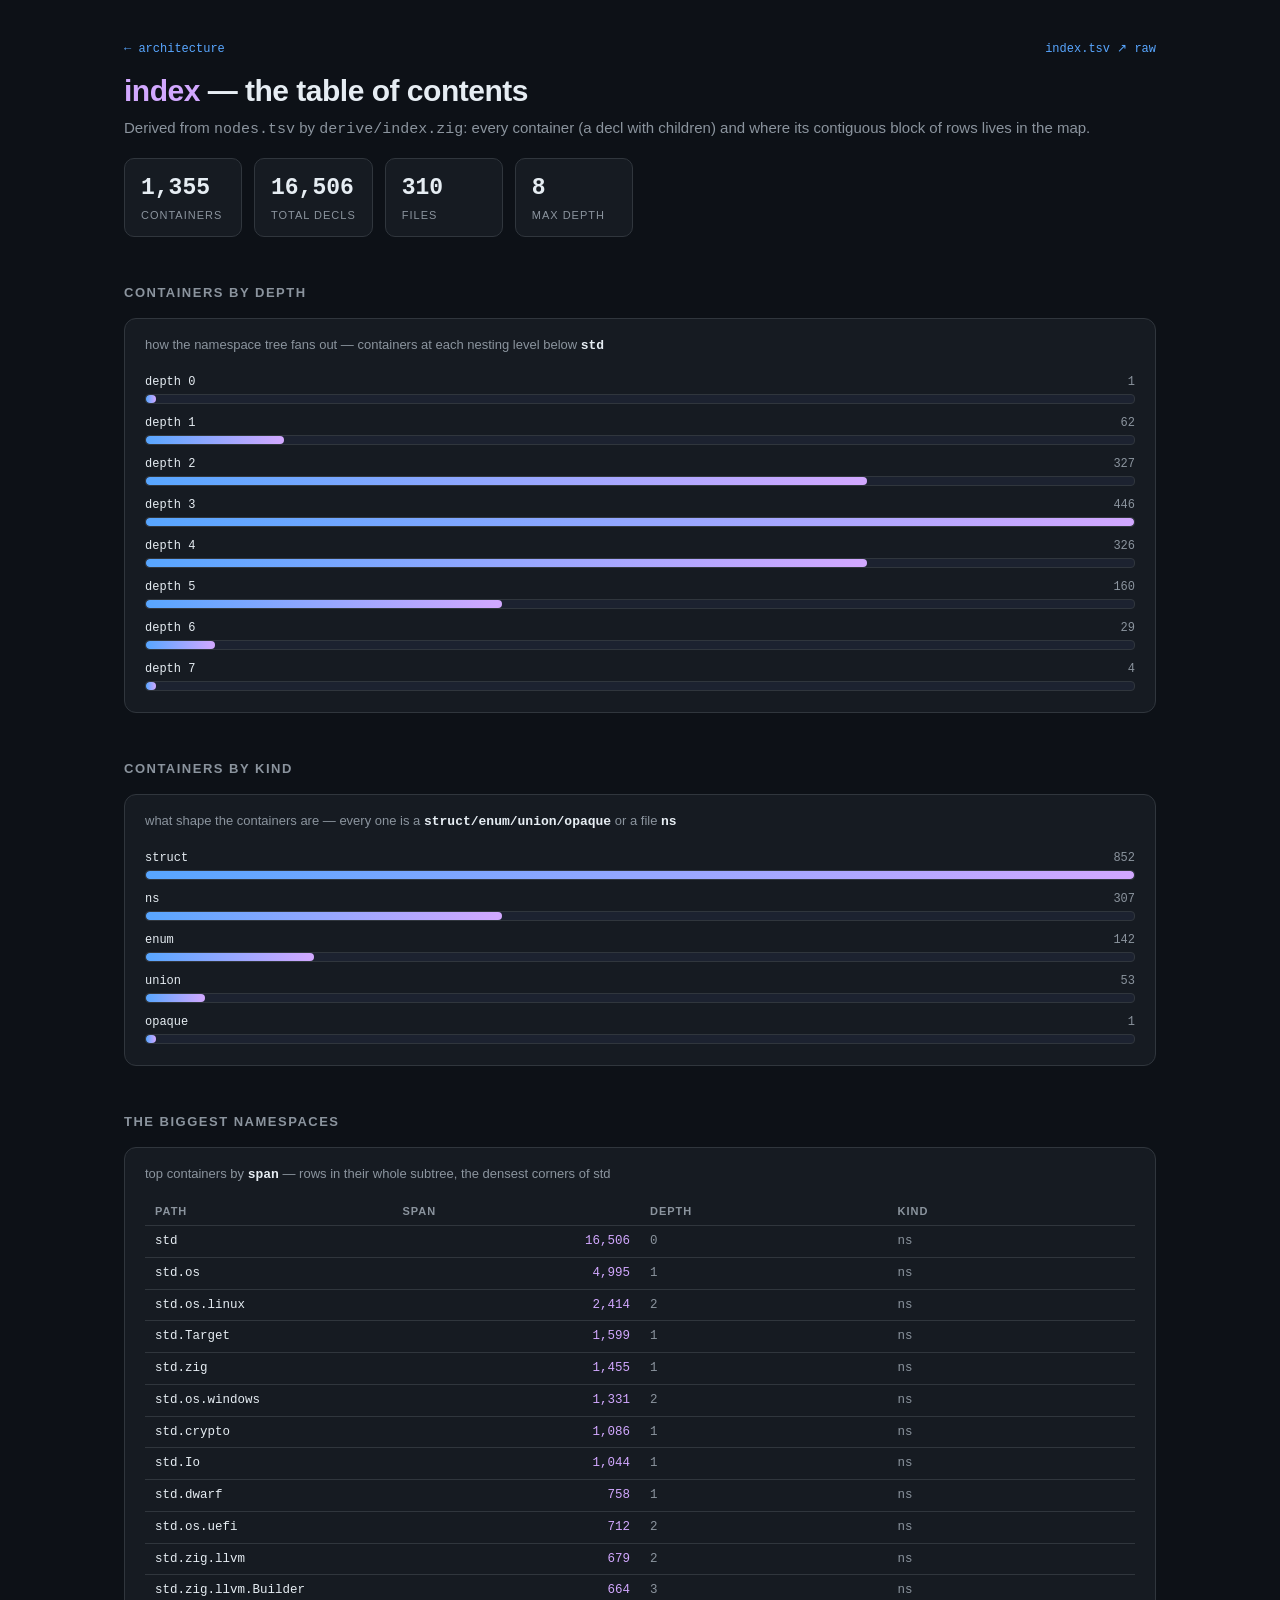
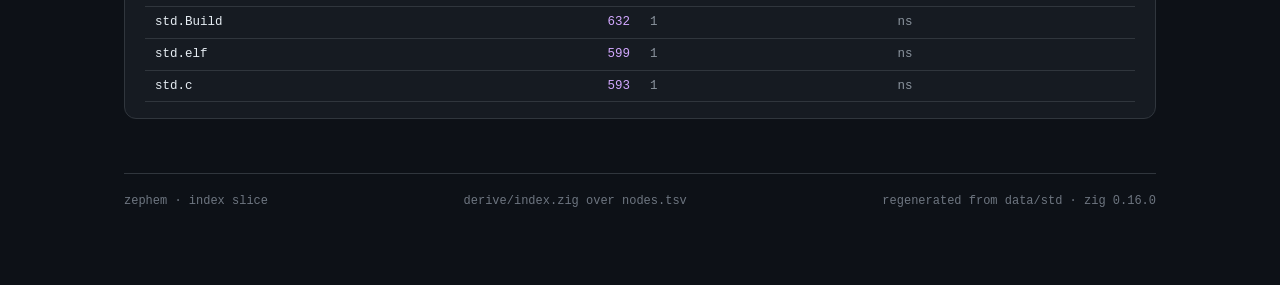
==== docs/views/index.html @ c55cbda4 "docs: generated per-slice viewer with data-driven findings Turn the single architecture page into a " ====
<!doctype html>
<html lang="en">
<head>
<meta charset="utf-8">
<meta name="viewport" content="width=device-width, initial-scale=1">
<title>zephem — index slice</title>
<!-- GENERATED FILE — do not hand-edit. Regenerate: nu scripts/build_arch.nu
     Structure here, styling in docs/style.css; every number injected from data/std. -->
<link rel="stylesheet" href="../style.css">
</head>
<body>
<div class="wrap">

  <div class="nav"><a href="../architecture.html">← architecture</a>
    <span class="raw"><a href="../../data/std/index.tsv">index.tsv ↗ raw</a></span></div>

  <h1><span class="z">index</span> — the table of contents</h1>
  <p class="sub">Derived from <code>nodes.tsv</code> by <code>derive/index.zig</code>: every container
    (a decl with children) and where its contiguous block of rows lives in the map.</p>

  <div class="statrow">
    <div class="statbox"><div class="sv">1,355</div><div class="sl">containers</div></div>
    <div class="statbox"><div class="sv">16,506</div><div class="sl">total decls</div></div>
    <div class="statbox"><div class="sv">310</div><div class="sl">files</div></div>
    <div class="statbox"><div class="sv">8</div><div class="sl">max depth</div></div>
  </div>

  <h2>Containers by depth</h2>
  <div class="panelcard">
    <p class="ph">how the namespace tree fans out — containers at each nesting level below <b>std</b></p>
    <div class="lbar "><div class="lt"><span class="lk">depth 0</span><span class="lv">1</span></div><div class="ltrack"><span class="lfill" style="width:1%"></span></div></div>
    <div class="lbar "><div class="lt"><span class="lk">depth 1</span><span class="lv">62</span></div><div class="ltrack"><span class="lfill" style="width:14%"></span></div></div>
    <div class="lbar "><div class="lt"><span class="lk">depth 2</span><span class="lv">327</span></div><div class="ltrack"><span class="lfill" style="width:73%"></span></div></div>
    <div class="lbar "><div class="lt"><span class="lk">depth 3</span><span class="lv">446</span></div><div class="ltrack"><span class="lfill" style="width:100%"></span></div></div>
    <div class="lbar "><div class="lt"><span class="lk">depth 4</span><span class="lv">326</span></div><div class="ltrack"><span class="lfill" style="width:73%"></span></div></div>
    <div class="lbar "><div class="lt"><span class="lk">depth 5</span><span class="lv">160</span></div><div class="ltrack"><span class="lfill" style="width:36%"></span></div></div>
    <div class="lbar "><div class="lt"><span class="lk">depth 6</span><span class="lv">29</span></div><div class="ltrack"><span class="lfill" style="width:7%"></span></div></div>
    <div class="lbar "><div class="lt"><span class="lk">depth 7</span><span class="lv">4</span></div><div class="ltrack"><span class="lfill" style="width:1%"></span></div></div>
  </div>

  <h2>Containers by kind</h2>
  <div class="panelcard">
    <p class="ph">what shape the containers are — every one is a <b>struct/enum/union/opaque</b> or a file <b>ns</b></p>
    <div class="lbar "><div class="lt"><span class="lk">struct</span><span class="lv">852</span></div><div class="ltrack"><span class="lfill" style="width:100%"></span></div></div>
    <div class="lbar "><div class="lt"><span class="lk">ns</span><span class="lv">307</span></div><div class="ltrack"><span class="lfill" style="width:36%"></span></div></div>
    <div class="lbar "><div class="lt"><span class="lk">enum</span><span class="lv">142</span></div><div class="ltrack"><span class="lfill" style="width:17%"></span></div></div>
    <div class="lbar "><div class="lt"><span class="lk">union</span><span class="lv">53</span></div><div class="ltrack"><span class="lfill" style="width:6%"></span></div></div>
    <div class="lbar "><div class="lt"><span class="lk">opaque</span><span class="lv">1</span></div><div class="ltrack"><span class="lfill" style="width:1%"></span></div></div>
  </div>

  <h2>The biggest namespaces</h2>
  <div class="panelcard">
    <p class="ph">top containers by <b>span</b> — rows in their whole subtree, the densest corners of std</p>
    <table class="ftab">
      <thead><tr><th>path</th><th>span</th><th>depth</th><th>kind</th></tr></thead>
      <tbody>
      <tr><td class="mono">std</td><td class="num">16,506</td><td class="dim">0</td><td class="dim">ns</td></tr>
      <tr><td class="mono">std.os</td><td class="num">4,995</td><td class="dim">1</td><td class="dim">ns</td></tr>
      <tr><td class="mono">std.os.linux</td><td class="num">2,414</td><td class="dim">2</td><td class="dim">ns</td></tr>
      <tr><td class="mono">std.Target</td><td class="num">1,599</td><td class="dim">1</td><td class="dim">ns</td></tr>
      <tr><td class="mono">std.zig</td><td class="num">1,455</td><td class="dim">1</td><td class="dim">ns</td></tr>
      <tr><td class="mono">std.os.windows</td><td class="num">1,331</td><td class="dim">2</td><td class="dim">ns</td></tr>
      <tr><td class="mono">std.crypto</td><td class="num">1,086</td><td class="dim">1</td><td class="dim">ns</td></tr>
      <tr><td class="mono">std.Io</td><td class="num">1,044</td><td class="dim">1</td><td class="dim">ns</td></tr>
      <tr><td class="mono">std.dwarf</td><td class="num">758</td><td class="dim">1</td><td class="dim">ns</td></tr>
      <tr><td class="mono">std.os.uefi</td><td class="num">712</td><td class="dim">2</td><td class="dim">ns</td></tr>
      <tr><td class="mono">std.zig.llvm</td><td class="num">679</td><td class="dim">2</td><td class="dim">ns</td></tr>
      <tr><td class="mono">std.zig.llvm.Builder</td><td class="num">664</td><td class="dim">3</td><td class="dim">ns</td></tr>
      <tr><td class="mono">std.Build</td><td class="num">632</td><td class="dim">1</td><td class="dim">ns</td></tr>
      <tr><td class="mono">std.elf</td><td class="num">599</td><td class="dim">1</td><td class="dim">ns</td></tr>
      <tr><td class="mono">std.c</td><td class="num">593</td><td class="dim">1</td><td class="dim">ns</td></tr>
      </tbody>
    </table>
  </div>

  <footer>
    <span>zephem · index slice</span>
    <span>derive/index.zig over nodes.tsv</span>
    <span>regenerated from data/std · zig 0.16.0</span>
  </footer>

</div>
</body>
</html>
---- docs/style.css ----
/* zephem docs — shared stylesheet for the generated viewer + per-slice pages.
   Hand-authored structure (like the *.tmpl.html files); the DATA is injected by build_arch.nu. */
:root{
  --bg:#0d1117; --panel:#161b22; --panel2:#1c2230; --ink:#e6edf3; --muted:#8b949e;
  --line:#30363d; --accent:#d2a8ff;
  --parse:#3fb950; --parse-bg:#0f2417; --parse-dim:#1a3a26;
  --reflect:#e3a008; --reflect-bg:#241a07; --reflect-dim:#3a2c10;
  --derive:#58a6ff; --derive-bg:#0d1f33; --derive-dim:#15324f;
  --source-bg:#1b2029; --product:#f778ba; --product-bg:#2a1320;
  --mono:"SF Mono",ui-monospace,"JetBrains Mono",Menlo,Consolas,monospace;
  --sans:-apple-system,BlinkMacSystemFont,"Segoe UI",Inter,Roboto,sans-serif;
}
*{box-sizing:border-box}
body{margin:0;background:var(--bg);color:var(--ink);font-family:var(--sans);
     line-height:1.5;-webkit-font-smoothing:antialiased}
.wrap{max-width:1080px;margin:0 auto;padding:40px 24px 80px}
h1{font-size:30px;margin:0 0 4px;letter-spacing:-.5px}
h1 .z{color:var(--accent)}
.sub{color:var(--muted);font-size:15px;margin:0}
.badges{display:flex;gap:8px;flex-wrap:wrap;margin:18px 0 0}
.badge{font-family:var(--mono);font-size:12px;color:var(--muted);
       border:1px solid var(--line);border-radius:20px;padding:4px 11px;background:var(--panel)}
.badge b{color:var(--ink);font-weight:600}
h2{font-size:13px;text-transform:uppercase;letter-spacing:1.5px;color:var(--muted);
   margin:46px 0 16px;font-weight:600}
.lede{color:var(--muted);font-size:15px;max-width:760px;margin:-6px 0 22px}
.lede b{color:var(--ink);font-weight:600}

.arrow{display:flex;justify-content:center;align-items:center;color:var(--muted);
       font-size:20px;height:34px;position:relative}
.arrow span{font-size:11px;font-family:var(--mono);position:absolute;
            background:var(--bg);padding:0 8px;color:var(--muted)}

.source{width:100%;background:var(--source-bg);border:1px solid var(--line);
        border-radius:12px;padding:16px 20px;text-align:center}
.source .t{font-family:var(--mono);font-weight:600;color:var(--ink);letter-spacing:.3px}
.source .d{color:var(--muted);font-size:13px;margin-top:3px}

.engines{display:grid;grid-template-columns:repeat(3,1fr);gap:16px;width:100%}
.engine{border:1px solid var(--line);border-radius:12px;background:var(--panel);
        overflow:hidden;display:flex;flex-direction:column}
.engine .head{padding:14px 16px 12px;border-bottom:1px solid var(--line)}
.engine .num{font-family:var(--mono);font-size:12px;opacity:.8}
.engine .name{font-size:18px;font-weight:700;margin:2px 0 1px;font-family:var(--mono)}
.engine .role{font-size:13px;color:var(--muted)}
.engine .reads{font-size:11px;font-family:var(--mono);margin-top:9px;
               display:inline-block;padding:3px 8px;border-radius:6px}
.engine .body{padding:13px 16px;font-family:var(--mono);font-size:12.5px;flex:1}
.engine .body .f{color:var(--muted);padding:1px 0}
.engine .body .f b{color:var(--ink);font-weight:600}
.engine .body .dir{color:var(--ink);font-weight:600;margin-top:6px}
.engine .body .ln{float:right;opacity:.5}
.engine .out{padding:11px 16px;border-top:1px solid var(--line);background:var(--panel2);
             font-size:12px;color:var(--muted)}
.engine .out b{font-family:var(--mono);color:var(--ink);font-weight:600}

.parse{border-top:3px solid var(--parse)}
.parse .num,.parse .name{color:var(--parse)}
.parse .reads{background:var(--parse-bg);color:var(--parse);border:1px solid var(--parse-dim)}
.reflect{border-top:3px solid var(--reflect)}
.reflect .num,.reflect .name{color:var(--reflect)}
.reflect .reads{background:var(--reflect-bg);color:var(--reflect);border:1px solid var(--reflect-dim)}
.derive{border-top:3px solid var(--derive)}
.derive .num,.derive .name{color:var(--derive)}
.derive .reads{background:var(--derive-bg);color:var(--derive);border:1px solid var(--derive-dim)}

.feed-note{text-align:center;font-size:12px;color:var(--muted);font-family:var(--mono);margin:14px 0 0}
.feed-note b{color:var(--derive)}

.product{width:100%;background:var(--product-bg);border:1px solid var(--line);
         border-top:3px solid var(--product);border-radius:12px;padding:16px 20px}
.product .t{font-family:var(--mono);font-weight:700;color:var(--product);text-align:center}
.product .chips{display:flex;flex-wrap:wrap;gap:8px;justify-content:center;margin-top:12px}
.chip{font-family:var(--mono);font-size:12px;border:1px solid var(--line);border-radius:7px;
      padding:5px 10px;background:var(--panel)}
.chip b{color:var(--ink)} .chip .n{color:var(--muted)}
.chip.spine{border-color:var(--product);color:var(--product)}
.chip.spine b{color:var(--product)}
.product .cap{text-align:center;font-family:var(--mono);font-size:11.5px;color:var(--muted);margin-top:11px}
.product .cap b{color:var(--ink)}
a.chip{text-decoration:none;cursor:pointer;transition:border-color .15s}
a.chip:hover{border-color:var(--accent)}
a.chip:hover b{color:var(--accent)}

.verify{width:100%;border:1px dashed var(--line);border-radius:12px;padding:14px 20px;
        text-align:center;color:var(--muted);font-size:13px}
.verify b{color:var(--ink);font-family:var(--mono)}
.verify .ok{color:var(--parse);font-weight:700}

/* kind distribution + generic horizontal bars */
.kinds{border:1px solid var(--line);border-radius:12px;background:var(--panel);padding:18px 20px}
.kbar{display:flex;align-items:center;gap:12px;font-family:var(--mono);font-size:12.5px;padding:3px 0}
.kname{width:60px;color:var(--ink)}
.ktrack{flex:1;height:13px;background:var(--panel2);border-radius:4px;overflow:hidden;border:1px solid var(--line)}
.kfill{display:block;height:100%;background:linear-gradient(90deg,var(--derive),var(--accent));border-radius:4px}
.kn{width:52px;text-align:right;color:var(--muted)}

table{width:100%;border-collapse:collapse;font-size:13.5px;margin-top:4px}
th,td{text-align:left;padding:10px 12px;border-bottom:1px solid var(--line)}
th{color:var(--muted);font-size:11px;text-transform:uppercase;letter-spacing:1px;font-weight:600}
td .eng{font-family:var(--mono);font-weight:700}
td.p .eng{color:var(--parse)} td.r .eng{color:var(--reflect)} td.d .eng{color:var(--derive)}
.yes{color:var(--parse);font-weight:700} .no{color:#6e7681}
td code{font-family:var(--mono);font-size:12.5px;color:var(--muted)}

.cards2{display:grid;grid-template-columns:1fr 1fr;gap:16px}
.gcard{border:1px solid var(--line);border-radius:12px;background:var(--panel);padding:18px 20px}
.gcard h3{margin:0 0 6px;font-size:16px}
.gcard .q{color:var(--muted);font-size:13px;font-style:italic;margin:0 0 10px}
.gcard p{margin:0;font-size:13.5px;color:var(--muted)}
.gcard code{font-family:var(--mono);color:var(--ink);font-size:12.5px}
.gcard .tick{color:var(--parse)}

.later{display:grid;grid-template-columns:repeat(3,1fr);gap:14px}
.lcard{border:1px solid var(--line);border-left:3px solid var(--reflect);border-radius:10px;
       background:var(--panel);padding:13px 16px}
.lcard .lt{font-family:var(--mono);font-weight:700;color:var(--ink);font-size:13.5px}
.lcard .lwas{font-family:var(--mono);font-size:11px;color:var(--reflect);margin-left:6px}
.lcard p{margin:6px 0 0;font-size:12.5px;color:var(--muted)}

footer{margin-top:54px;padding-top:18px;border-top:1px solid var(--line);
       color:#6e7681;font-size:12px;font-family:var(--mono);display:flex;
       justify-content:space-between;flex-wrap:wrap;gap:8px}

/* ── hub → slice navigation cards ── */
.slices{display:grid;grid-template-columns:repeat(3,1fr);gap:16px}
a.slice{display:block;border:1px solid var(--line);border-radius:12px;background:var(--panel);
        padding:16px 18px;text-decoration:none;border-top:3px solid var(--derive);transition:border-color .15s}
a.slice:hover{border-color:var(--accent)}
a.slice .st{font-family:var(--mono);font-weight:700;color:var(--derive);font-size:15px}
a.slice .sn{font-family:var(--mono);font-size:21px;color:var(--ink);margin:7px 0 2px}
a.slice .sd{font-size:12.5px;color:var(--muted)}

/* ── per-slice pages ── */
.nav{font-family:var(--mono);font-size:12px;color:var(--muted);margin-bottom:10px}
.nav a{color:var(--derive);text-decoration:none}
.nav a:hover{text-decoration:underline}
.nav .raw{float:right}
.statrow{display:flex;gap:12px;flex-wrap:wrap;margin:16px 0 6px}
.statbox{border:1px solid var(--line);border-radius:10px;background:var(--panel);padding:12px 16px;min-width:118px}
.statbox .sv{font-size:23px;font-family:var(--mono);font-weight:700;color:var(--ink)}
.statbox .sl{font-size:11px;color:var(--muted);text-transform:uppercase;letter-spacing:1px;margin-top:2px}
.statbox.ro{border-top:3px solid var(--reflect)} .statbox.ro .sv{color:var(--reflect)}
.statbox.both{border-top:3px solid var(--parse)} .statbox.both .sv{color:var(--parse)}
.statbox.run{border-top:3px solid var(--derive)} .statbox.run .sv{color:var(--derive)}

.panelcard{border:1px solid var(--line);border-radius:12px;background:var(--panel);padding:16px 20px;margin-bottom:16px}
.panelcard .ph{font-size:13px;color:var(--muted);margin:0 0 12px}
.panelcard .ph b{color:var(--ink);font-family:var(--mono)}

/* label-on-top bar — handles long labels (error categories, type identities) */
.lbar{font-family:var(--mono);font-size:12px;padding:5px 0}
.lbar .lt{display:flex;justify-content:space-between;gap:12px;color:var(--ink)}
.lbar .lt .lk{overflow:hidden;text-overflow:ellipsis;white-space:nowrap}
.lbar .lt .lv{color:var(--muted);flex:none}
.lbar .ltrack{height:10px;background:var(--panel2);border-radius:4px;overflow:hidden;border:1px solid var(--line);margin-top:3px}
.lbar .lfill{height:100%;background:linear-gradient(90deg,var(--derive),var(--accent));border-radius:4px;display:block}
.lbar.ro .lfill{background:linear-gradient(90deg,var(--reflect),#f0c040)}

/* consensus diverging layout: read-only ◀ | both | ▶ run-only */
.diverge{display:grid;grid-template-columns:1fr 1.1fr 1fr;gap:12px;text-align:center;align-items:stretch}
.dcell{border:1px solid var(--line);border-radius:12px;padding:16px 14px;background:var(--panel)}
.dcell .dn{font-size:30px;font-family:var(--mono);font-weight:700;line-height:1}
.dcell .dl{font-size:12px;color:var(--muted);margin-top:6px}
.dcell .dx{font-size:11px;color:var(--muted);margin-top:3px;font-family:var(--mono)}
.dcell.ro{border-top:3px solid var(--reflect)} .dcell.ro .dn{color:var(--reflect)}
.dcell.both{border-top:3px solid var(--parse)} .dcell.both .dn{color:var(--parse)}
.dcell.run{border-top:3px solid var(--derive)} .dcell.run .dn{color:var(--derive)}
.divbar{display:flex;height:14px;border-radius:5px;overflow:hidden;border:1px solid var(--line);margin:14px 0 2px}
.divbar .seg{height:100%}
.divbar .seg.ro{background:var(--reflect)} .divbar .seg.both{background:var(--parse)} .divbar .seg.run{background:var(--derive)}

/* data tables on slice pages */
.ftab{font-size:12.5px;margin-top:2px;table-layout:fixed}
.ftab th,.ftab td{padding:6px 10px;word-break:break-word}
.ftab td.mono{font-family:var(--mono);color:var(--ink)}
.ftab td.dim{color:var(--muted);font-family:var(--mono)}
.ftab td.num{font-family:var(--mono);color:var(--accent);text-align:right;width:70px}

@media(max-width:720px){
  .engines,.later,.slices{grid-template-columns:1fr} .cards2{grid-template-columns:1fr}
  .diverge{grid-template-columns:1fr}
}
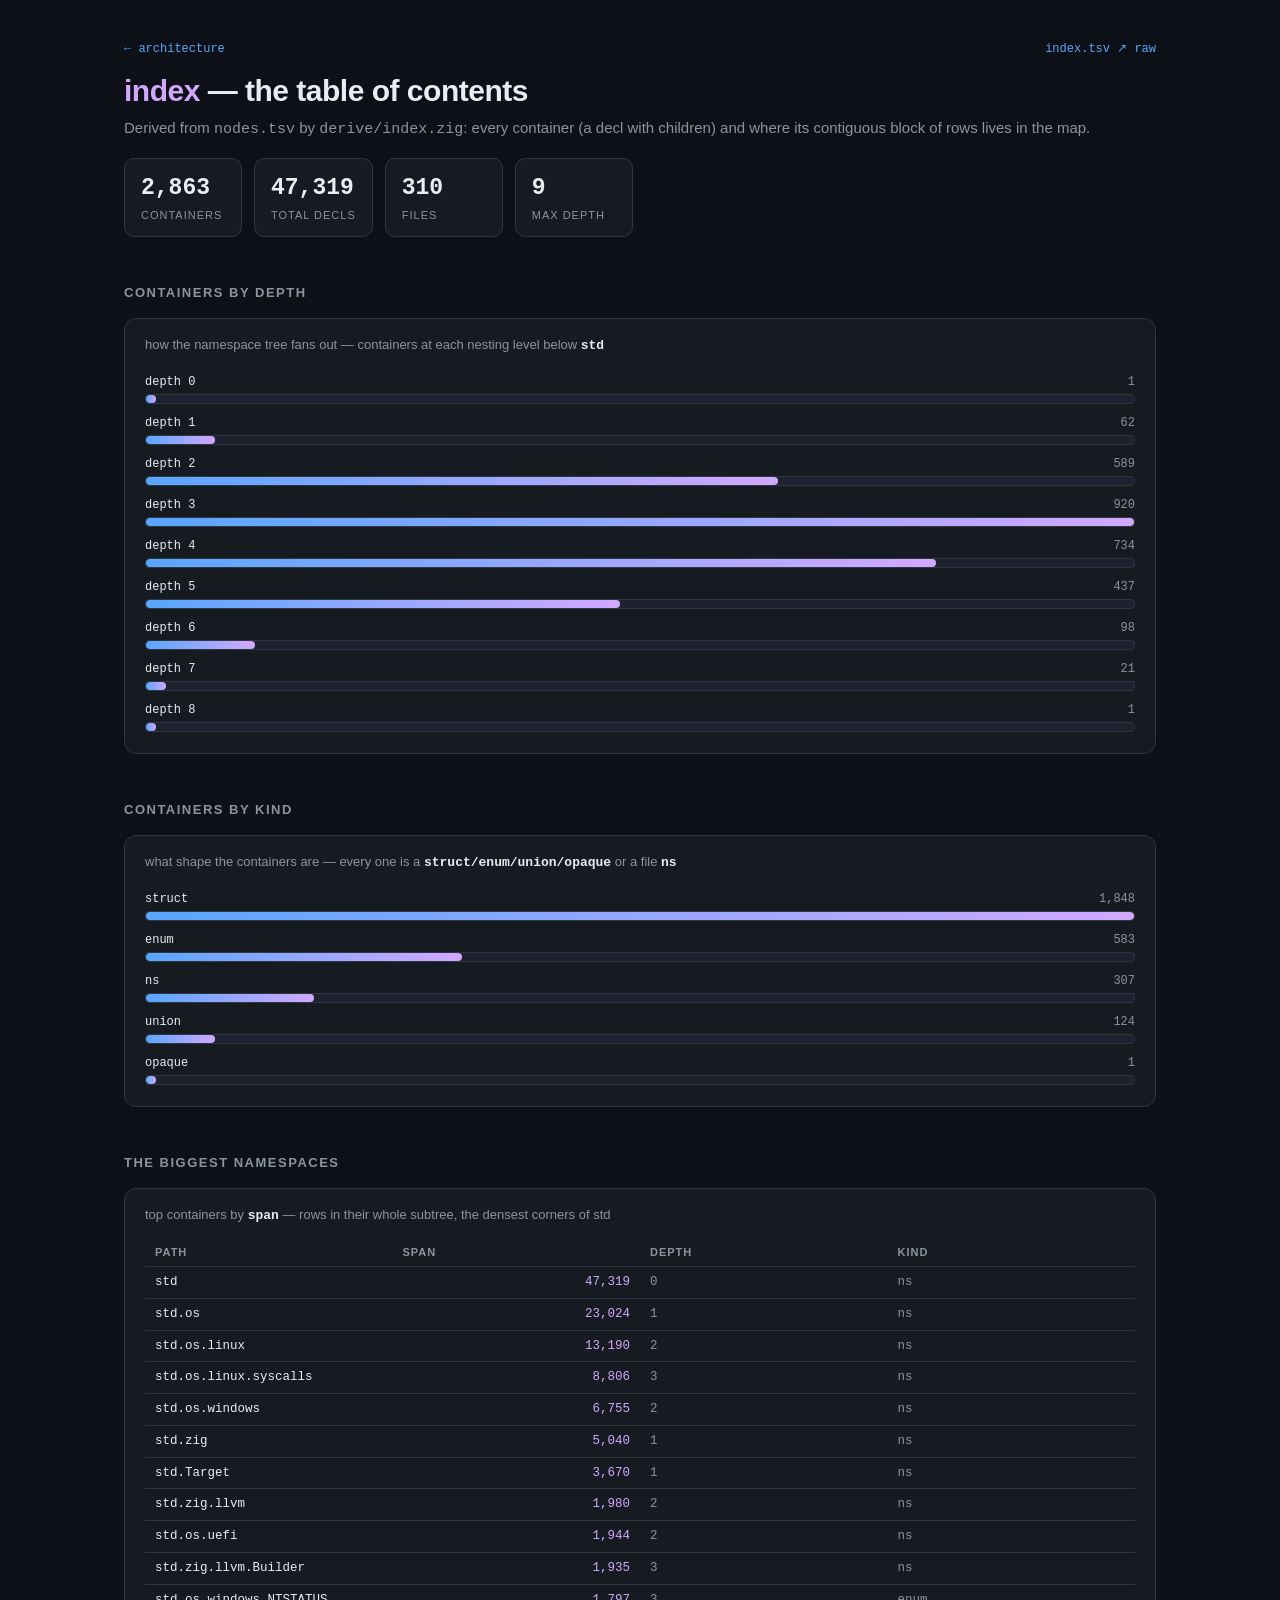
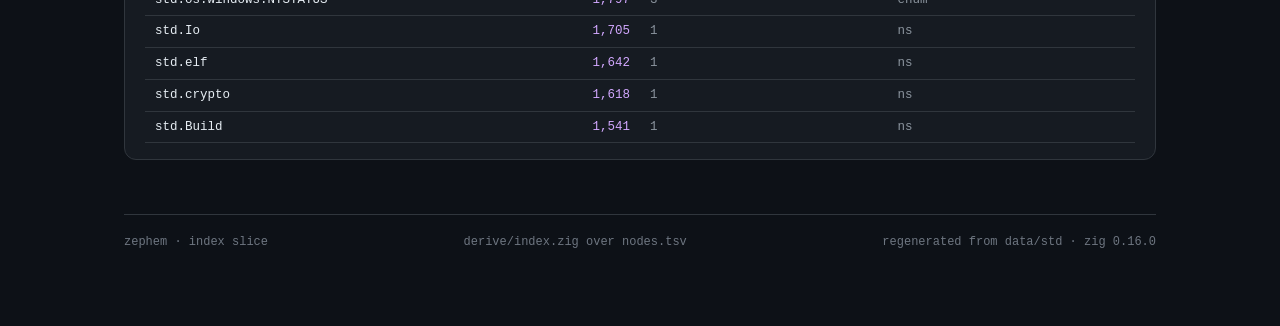
==== commit b5b5ffe2: "parser: extract struct/union fields + enum tags (fields.tsv) The parser was a black box at container" ====
--- a/docs/views/index.html
+++ b/docs/views/index.html
@@ -19,32 +19,33 @@
     (a decl with children) and where its contiguous block of rows lives in the map.</p>
 
   <div class="statrow">
-    <div class="statbox"><div class="sv">1,355</div><div class="sl">containers</div></div>
-    <div class="statbox"><div class="sv">16,506</div><div class="sl">total decls</div></div>
+    <div class="statbox"><div class="sv">2,863</div><div class="sl">containers</div></div>
+    <div class="statbox"><div class="sv">47,319</div><div class="sl">total decls</div></div>
     <div class="statbox"><div class="sv">310</div><div class="sl">files</div></div>
-    <div class="statbox"><div class="sv">8</div><div class="sl">max depth</div></div>
+    <div class="statbox"><div class="sv">9</div><div class="sl">max depth</div></div>
   </div>
 
   <h2>Containers by depth</h2>
   <div class="panelcard">
     <p class="ph">how the namespace tree fans out — containers at each nesting level below <b>std</b></p>
     <div class="lbar "><div class="lt"><span class="lk">depth 0</span><span class="lv">1</span></div><div class="ltrack"><span class="lfill" style="width:1%"></span></div></div>
-    <div class="lbar "><div class="lt"><span class="lk">depth 1</span><span class="lv">62</span></div><div class="ltrack"><span class="lfill" style="width:14%"></span></div></div>
-    <div class="lbar "><div class="lt"><span class="lk">depth 2</span><span class="lv">327</span></div><div class="ltrack"><span class="lfill" style="width:73%"></span></div></div>
-    <div class="lbar "><div class="lt"><span class="lk">depth 3</span><span class="lv">446</span></div><div class="ltrack"><span class="lfill" style="width:100%"></span></div></div>
-    <div class="lbar "><div class="lt"><span class="lk">depth 4</span><span class="lv">326</span></div><div class="ltrack"><span class="lfill" style="width:73%"></span></div></div>
-    <div class="lbar "><div class="lt"><span class="lk">depth 5</span><span class="lv">160</span></div><div class="ltrack"><span class="lfill" style="width:36%"></span></div></div>
-    <div class="lbar "><div class="lt"><span class="lk">depth 6</span><span class="lv">29</span></div><div class="ltrack"><span class="lfill" style="width:7%"></span></div></div>
-    <div class="lbar "><div class="lt"><span class="lk">depth 7</span><span class="lv">4</span></div><div class="ltrack"><span class="lfill" style="width:1%"></span></div></div>
+    <div class="lbar "><div class="lt"><span class="lk">depth 1</span><span class="lv">62</span></div><div class="ltrack"><span class="lfill" style="width:7%"></span></div></div>
+    <div class="lbar "><div class="lt"><span class="lk">depth 2</span><span class="lv">589</span></div><div class="ltrack"><span class="lfill" style="width:64%"></span></div></div>
+    <div class="lbar "><div class="lt"><span class="lk">depth 3</span><span class="lv">920</span></div><div class="ltrack"><span class="lfill" style="width:100%"></span></div></div>
+    <div class="lbar "><div class="lt"><span class="lk">depth 4</span><span class="lv">734</span></div><div class="ltrack"><span class="lfill" style="width:80%"></span></div></div>
+    <div class="lbar "><div class="lt"><span class="lk">depth 5</span><span class="lv">437</span></div><div class="ltrack"><span class="lfill" style="width:48%"></span></div></div>
+    <div class="lbar "><div class="lt"><span class="lk">depth 6</span><span class="lv">98</span></div><div class="ltrack"><span class="lfill" style="width:11%"></span></div></div>
+    <div class="lbar "><div class="lt"><span class="lk">depth 7</span><span class="lv">21</span></div><div class="ltrack"><span class="lfill" style="width:2%"></span></div></div>
+    <div class="lbar "><div class="lt"><span class="lk">depth 8</span><span class="lv">1</span></div><div class="ltrack"><span class="lfill" style="width:1%"></span></div></div>
   </div>
 
   <h2>Containers by kind</h2>
   <div class="panelcard">
     <p class="ph">what shape the containers are — every one is a <b>struct/enum/union/opaque</b> or a file <b>ns</b></p>
-    <div class="lbar "><div class="lt"><span class="lk">struct</span><span class="lv">852</span></div><div class="ltrack"><span class="lfill" style="width:100%"></span></div></div>
-    <div class="lbar "><div class="lt"><span class="lk">ns</span><span class="lv">307</span></div><div class="ltrack"><span class="lfill" style="width:36%"></span></div></div>
-    <div class="lbar "><div class="lt"><span class="lk">enum</span><span class="lv">142</span></div><div class="ltrack"><span class="lfill" style="width:17%"></span></div></div>
-    <div class="lbar "><div class="lt"><span class="lk">union</span><span class="lv">53</span></div><div class="ltrack"><span class="lfill" style="width:6%"></span></div></div>
+    <div class="lbar "><div class="lt"><span class="lk">struct</span><span class="lv">1,848</span></div><div class="ltrack"><span class="lfill" style="width:100%"></span></div></div>
+    <div class="lbar "><div class="lt"><span class="lk">enum</span><span class="lv">583</span></div><div class="ltrack"><span class="lfill" style="width:32%"></span></div></div>
+    <div class="lbar "><div class="lt"><span class="lk">ns</span><span class="lv">307</span></div><div class="ltrack"><span class="lfill" style="width:17%"></span></div></div>
+    <div class="lbar "><div class="lt"><span class="lk">union</span><span class="lv">124</span></div><div class="ltrack"><span class="lfill" style="width:7%"></span></div></div>
     <div class="lbar "><div class="lt"><span class="lk">opaque</span><span class="lv">1</span></div><div class="ltrack"><span class="lfill" style="width:1%"></span></div></div>
   </div>
 
@@ -54,21 +55,21 @@
     <table class="ftab">
       <thead><tr><th>path</th><th>span</th><th>depth</th><th>kind</th></tr></thead>
       <tbody>
-      <tr><td class="mono">std</td><td class="num">16,506</td><td class="dim">0</td><td class="dim">ns</td></tr>
-      <tr><td class="mono">std.os</td><td class="num">4,995</td><td class="dim">1</td><td class="dim">ns</td></tr>
-      <tr><td class="mono">std.os.linux</td><td class="num">2,414</td><td class="dim">2</td><td class="dim">ns</td></tr>
-      <tr><td class="mono">std.Target</td><td class="num">1,599</td><td class="dim">1</td><td class="dim">ns</td></tr>
-      <tr><td class="mono">std.zig</td><td class="num">1,455</td><td class="dim">1</td><td class="dim">ns</td></tr>
-      <tr><td class="mono">std.os.windows</td><td class="num">1,331</td><td class="dim">2</td><td class="dim">ns</td></tr>
-      <tr><td class="mono">std.crypto</td><td class="num">1,086</td><td class="dim">1</td><td class="dim">ns</td></tr>
-      <tr><td class="mono">std.Io</td><td class="num">1,044</td><td class="dim">1</td><td class="dim">ns</td></tr>
-      <tr><td class="mono">std.dwarf</td><td class="num">758</td><td class="dim">1</td><td class="dim">ns</td></tr>
-      <tr><td class="mono">std.os.uefi</td><td class="num">712</td><td class="dim">2</td><td class="dim">ns</td></tr>
-      <tr><td class="mono">std.zig.llvm</td><td class="num">679</td><td class="dim">2</td><td class="dim">ns</td></tr>
-      <tr><td class="mono">std.zig.llvm.Builder</td><td class="num">664</td><td class="dim">3</td><td class="dim">ns</td></tr>
-      <tr><td class="mono">std.Build</td><td class="num">632</td><td class="dim">1</td><td class="dim">ns</td></tr>
-      <tr><td class="mono">std.elf</td><td class="num">599</td><td class="dim">1</td><td class="dim">ns</td></tr>
-      <tr><td class="mono">std.c</td><td class="num">593</td><td class="dim">1</td><td class="dim">ns</td></tr>
+      <tr><td class="mono">std</td><td class="num">47,319</td><td class="dim">0</td><td class="dim">ns</td></tr>
+      <tr><td class="mono">std.os</td><td class="num">23,024</td><td class="dim">1</td><td class="dim">ns</td></tr>
+      <tr><td class="mono">std.os.linux</td><td class="num">13,190</td><td class="dim">2</td><td class="dim">ns</td></tr>
+      <tr><td class="mono">std.os.linux.syscalls</td><td class="num">8,806</td><td class="dim">3</td><td class="dim">ns</td></tr>
+      <tr><td class="mono">std.os.windows</td><td class="num">6,755</td><td class="dim">2</td><td class="dim">ns</td></tr>
+      <tr><td class="mono">std.zig</td><td class="num">5,040</td><td class="dim">1</td><td class="dim">ns</td></tr>
+      <tr><td class="mono">std.Target</td><td class="num">3,670</td><td class="dim">1</td><td class="dim">ns</td></tr>
+      <tr><td class="mono">std.zig.llvm</td><td class="num">1,980</td><td class="dim">2</td><td class="dim">ns</td></tr>
+      <tr><td class="mono">std.os.uefi</td><td class="num">1,944</td><td class="dim">2</td><td class="dim">ns</td></tr>
+      <tr><td class="mono">std.zig.llvm.Builder</td><td class="num">1,935</td><td class="dim">3</td><td class="dim">ns</td></tr>
+      <tr><td class="mono">std.os.windows.NTSTATUS</td><td class="num">1,797</td><td class="dim">3</td><td class="dim">enum</td></tr>
+      <tr><td class="mono">std.Io</td><td class="num">1,705</td><td class="dim">1</td><td class="dim">ns</td></tr>
+      <tr><td class="mono">std.elf</td><td class="num">1,642</td><td class="dim">1</td><td class="dim">ns</td></tr>
+      <tr><td class="mono">std.crypto</td><td class="num">1,618</td><td class="dim">1</td><td class="dim">ns</td></tr>
+      <tr><td class="mono">std.Build</td><td class="num">1,541</td><td class="dim">1</td><td class="dim">ns</td></tr>
       </tbody>
     </table>
   </div>
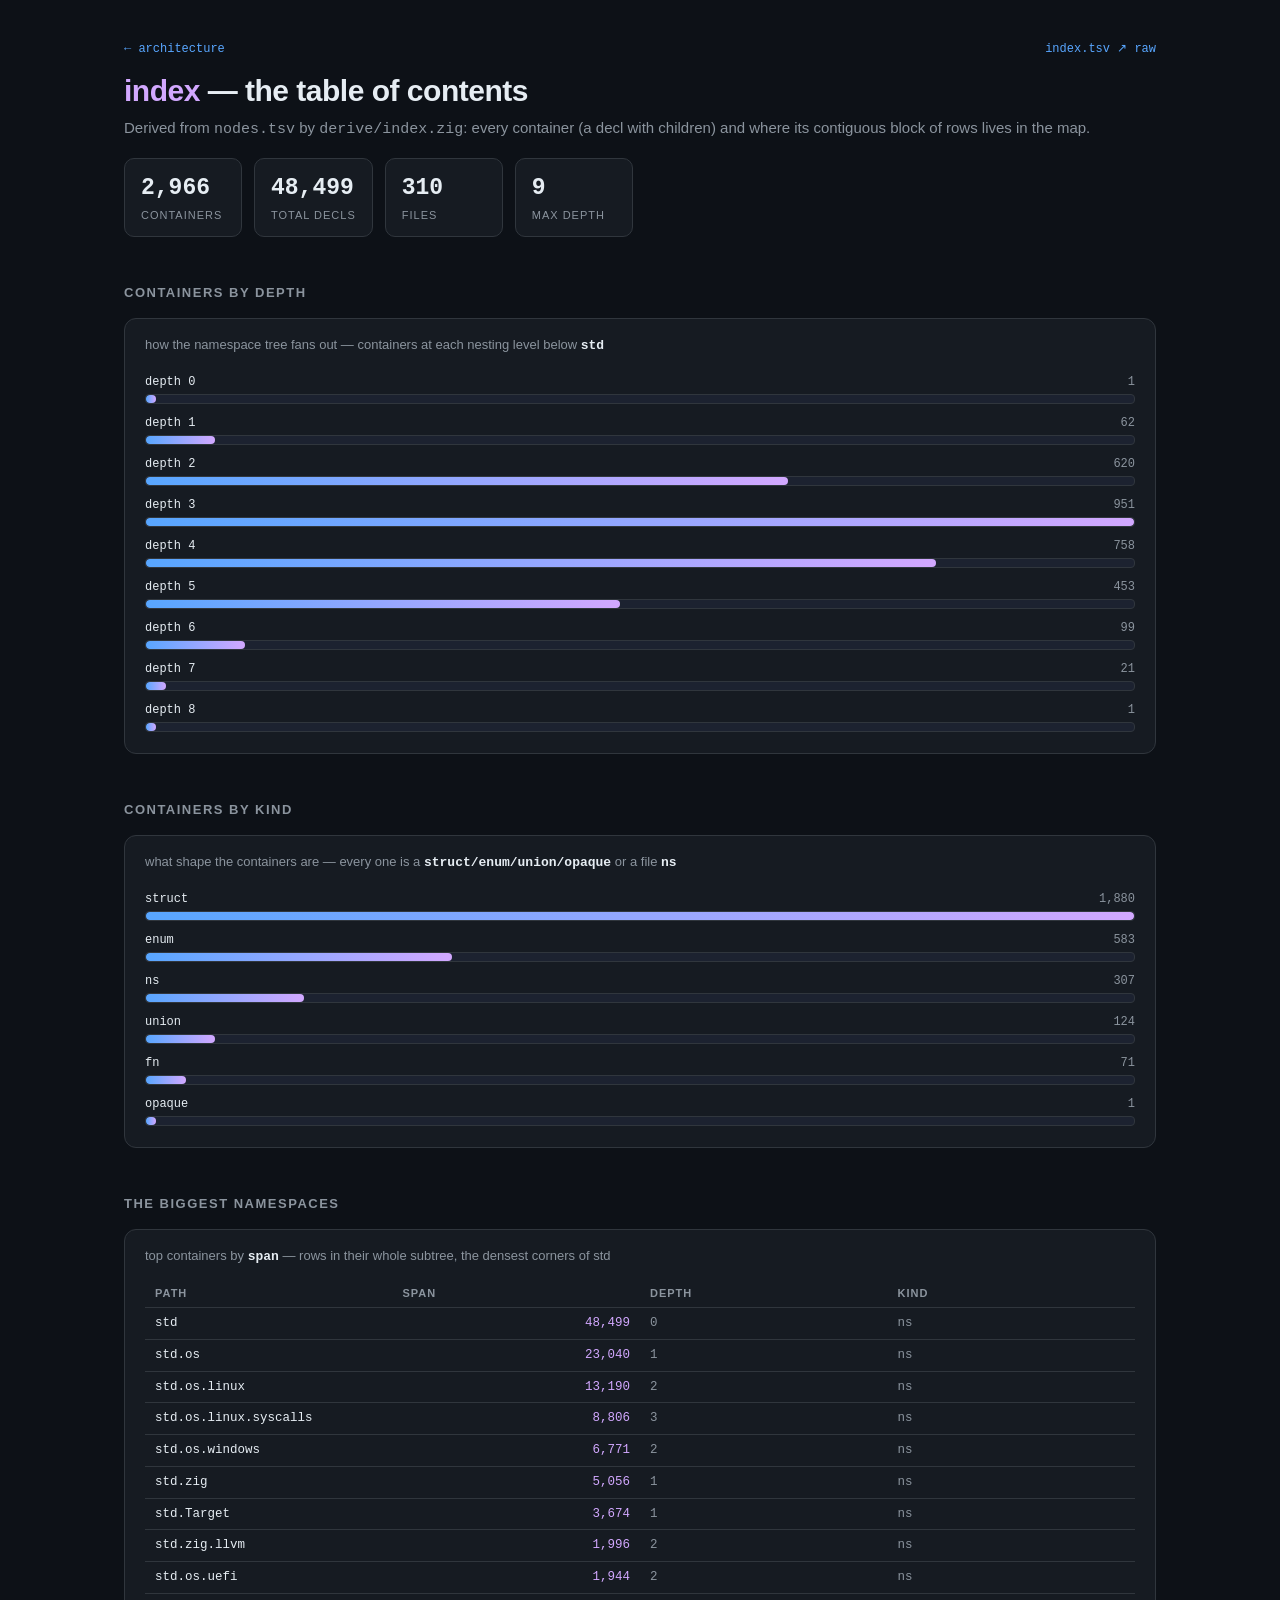
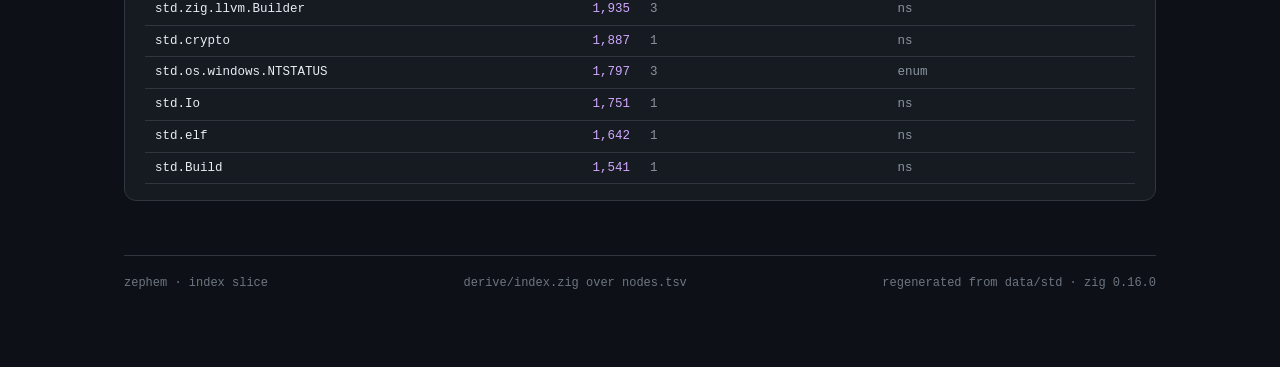
==== commit 5dcdc171: "parser: descend type factories + capture delegation (Phase B) Type factories (`fn(...) type`) were b" ====
--- a/docs/views/index.html
+++ b/docs/views/index.html
@@ -19,8 +19,8 @@
     (a decl with children) and where its contiguous block of rows lives in the map.</p>
 
   <div class="statrow">
-    <div class="statbox"><div class="sv">2,863</div><div class="sl">containers</div></div>
-    <div class="statbox"><div class="sv">47,319</div><div class="sl">total decls</div></div>
+    <div class="statbox"><div class="sv">2,966</div><div class="sl">containers</div></div>
+    <div class="statbox"><div class="sv">48,499</div><div class="sl">total decls</div></div>
     <div class="statbox"><div class="sv">310</div><div class="sl">files</div></div>
     <div class="statbox"><div class="sv">9</div><div class="sl">max depth</div></div>
   </div>
@@ -30,11 +30,11 @@
     <p class="ph">how the namespace tree fans out — containers at each nesting level below <b>std</b></p>
     <div class="lbar "><div class="lt"><span class="lk">depth 0</span><span class="lv">1</span></div><div class="ltrack"><span class="lfill" style="width:1%"></span></div></div>
     <div class="lbar "><div class="lt"><span class="lk">depth 1</span><span class="lv">62</span></div><div class="ltrack"><span class="lfill" style="width:7%"></span></div></div>
-    <div class="lbar "><div class="lt"><span class="lk">depth 2</span><span class="lv">589</span></div><div class="ltrack"><span class="lfill" style="width:64%"></span></div></div>
-    <div class="lbar "><div class="lt"><span class="lk">depth 3</span><span class="lv">920</span></div><div class="ltrack"><span class="lfill" style="width:100%"></span></div></div>
-    <div class="lbar "><div class="lt"><span class="lk">depth 4</span><span class="lv">734</span></div><div class="ltrack"><span class="lfill" style="width:80%"></span></div></div>
-    <div class="lbar "><div class="lt"><span class="lk">depth 5</span><span class="lv">437</span></div><div class="ltrack"><span class="lfill" style="width:48%"></span></div></div>
-    <div class="lbar "><div class="lt"><span class="lk">depth 6</span><span class="lv">98</span></div><div class="ltrack"><span class="lfill" style="width:11%"></span></div></div>
+    <div class="lbar "><div class="lt"><span class="lk">depth 2</span><span class="lv">620</span></div><div class="ltrack"><span class="lfill" style="width:65%"></span></div></div>
+    <div class="lbar "><div class="lt"><span class="lk">depth 3</span><span class="lv">951</span></div><div class="ltrack"><span class="lfill" style="width:100%"></span></div></div>
+    <div class="lbar "><div class="lt"><span class="lk">depth 4</span><span class="lv">758</span></div><div class="ltrack"><span class="lfill" style="width:80%"></span></div></div>
+    <div class="lbar "><div class="lt"><span class="lk">depth 5</span><span class="lv">453</span></div><div class="ltrack"><span class="lfill" style="width:48%"></span></div></div>
+    <div class="lbar "><div class="lt"><span class="lk">depth 6</span><span class="lv">99</span></div><div class="ltrack"><span class="lfill" style="width:10%"></span></div></div>
     <div class="lbar "><div class="lt"><span class="lk">depth 7</span><span class="lv">21</span></div><div class="ltrack"><span class="lfill" style="width:2%"></span></div></div>
     <div class="lbar "><div class="lt"><span class="lk">depth 8</span><span class="lv">1</span></div><div class="ltrack"><span class="lfill" style="width:1%"></span></div></div>
   </div>
@@ -42,10 +42,11 @@
   <h2>Containers by kind</h2>
   <div class="panelcard">
     <p class="ph">what shape the containers are — every one is a <b>struct/enum/union/opaque</b> or a file <b>ns</b></p>
-    <div class="lbar "><div class="lt"><span class="lk">struct</span><span class="lv">1,848</span></div><div class="ltrack"><span class="lfill" style="width:100%"></span></div></div>
-    <div class="lbar "><div class="lt"><span class="lk">enum</span><span class="lv">583</span></div><div class="ltrack"><span class="lfill" style="width:32%"></span></div></div>
-    <div class="lbar "><div class="lt"><span class="lk">ns</span><span class="lv">307</span></div><div class="ltrack"><span class="lfill" style="width:17%"></span></div></div>
+    <div class="lbar "><div class="lt"><span class="lk">struct</span><span class="lv">1,880</span></div><div class="ltrack"><span class="lfill" style="width:100%"></span></div></div>
+    <div class="lbar "><div class="lt"><span class="lk">enum</span><span class="lv">583</span></div><div class="ltrack"><span class="lfill" style="width:31%"></span></div></div>
+    <div class="lbar "><div class="lt"><span class="lk">ns</span><span class="lv">307</span></div><div class="ltrack"><span class="lfill" style="width:16%"></span></div></div>
     <div class="lbar "><div class="lt"><span class="lk">union</span><span class="lv">124</span></div><div class="ltrack"><span class="lfill" style="width:7%"></span></div></div>
+    <div class="lbar "><div class="lt"><span class="lk">fn</span><span class="lv">71</span></div><div class="ltrack"><span class="lfill" style="width:4%"></span></div></div>
     <div class="lbar "><div class="lt"><span class="lk">opaque</span><span class="lv">1</span></div><div class="ltrack"><span class="lfill" style="width:1%"></span></div></div>
   </div>
 
@@ -55,20 +56,20 @@
     <table class="ftab">
       <thead><tr><th>path</th><th>span</th><th>depth</th><th>kind</th></tr></thead>
       <tbody>
-      <tr><td class="mono">std</td><td class="num">47,319</td><td class="dim">0</td><td class="dim">ns</td></tr>
-      <tr><td class="mono">std.os</td><td class="num">23,024</td><td class="dim">1</td><td class="dim">ns</td></tr>
+      <tr><td class="mono">std</td><td class="num">48,499</td><td class="dim">0</td><td class="dim">ns</td></tr>
+      <tr><td class="mono">std.os</td><td class="num">23,040</td><td class="dim">1</td><td class="dim">ns</td></tr>
       <tr><td class="mono">std.os.linux</td><td class="num">13,190</td><td class="dim">2</td><td class="dim">ns</td></tr>
       <tr><td class="mono">std.os.linux.syscalls</td><td class="num">8,806</td><td class="dim">3</td><td class="dim">ns</td></tr>
-      <tr><td class="mono">std.os.windows</td><td class="num">6,755</td><td class="dim">2</td><td class="dim">ns</td></tr>
-      <tr><td class="mono">std.zig</td><td class="num">5,040</td><td class="dim">1</td><td class="dim">ns</td></tr>
-      <tr><td class="mono">std.Target</td><td class="num">3,670</td><td class="dim">1</td><td class="dim">ns</td></tr>
-      <tr><td class="mono">std.zig.llvm</td><td class="num">1,980</td><td class="dim">2</td><td class="dim">ns</td></tr>
+      <tr><td class="mono">std.os.windows</td><td class="num">6,771</td><td class="dim">2</td><td class="dim">ns</td></tr>
+      <tr><td class="mono">std.zig</td><td class="num">5,056</td><td class="dim">1</td><td class="dim">ns</td></tr>
+      <tr><td class="mono">std.Target</td><td class="num">3,674</td><td class="dim">1</td><td class="dim">ns</td></tr>
+      <tr><td class="mono">std.zig.llvm</td><td class="num">1,996</td><td class="dim">2</td><td class="dim">ns</td></tr>
       <tr><td class="mono">std.os.uefi</td><td class="num">1,944</td><td class="dim">2</td><td class="dim">ns</td></tr>
       <tr><td class="mono">std.zig.llvm.Builder</td><td class="num">1,935</td><td class="dim">3</td><td class="dim">ns</td></tr>
+      <tr><td class="mono">std.crypto</td><td class="num">1,887</td><td class="dim">1</td><td class="dim">ns</td></tr>
       <tr><td class="mono">std.os.windows.NTSTATUS</td><td class="num">1,797</td><td class="dim">3</td><td class="dim">enum</td></tr>
-      <tr><td class="mono">std.Io</td><td class="num">1,705</td><td class="dim">1</td><td class="dim">ns</td></tr>
+      <tr><td class="mono">std.Io</td><td class="num">1,751</td><td class="dim">1</td><td class="dim">ns</td></tr>
       <tr><td class="mono">std.elf</td><td class="num">1,642</td><td class="dim">1</td><td class="dim">ns</td></tr>
-      <tr><td class="mono">std.crypto</td><td class="num">1,618</td><td class="dim">1</td><td class="dim">ns</td></tr>
       <tr><td class="mono">std.Build</td><td class="num">1,541</td><td class="dim">1</td><td class="dim">ns</td></tr>
       </tbody>
     </table>
